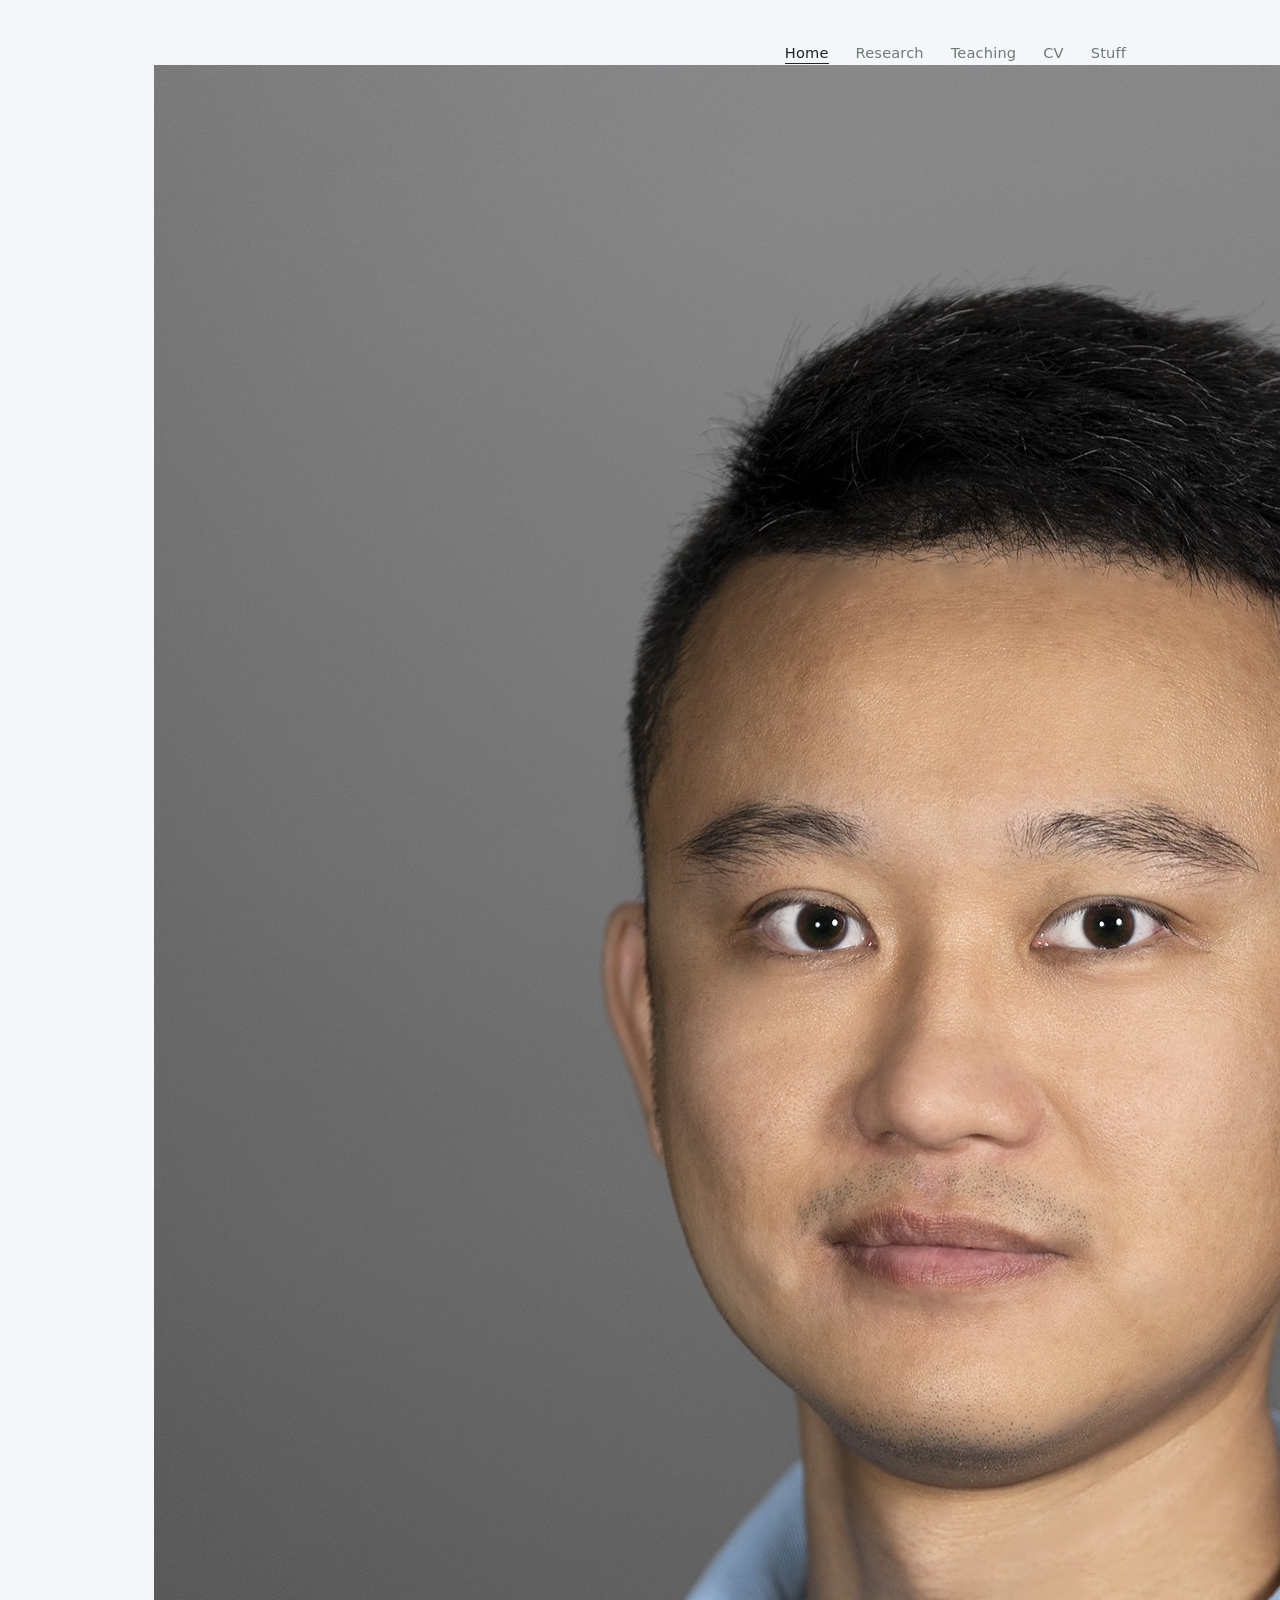
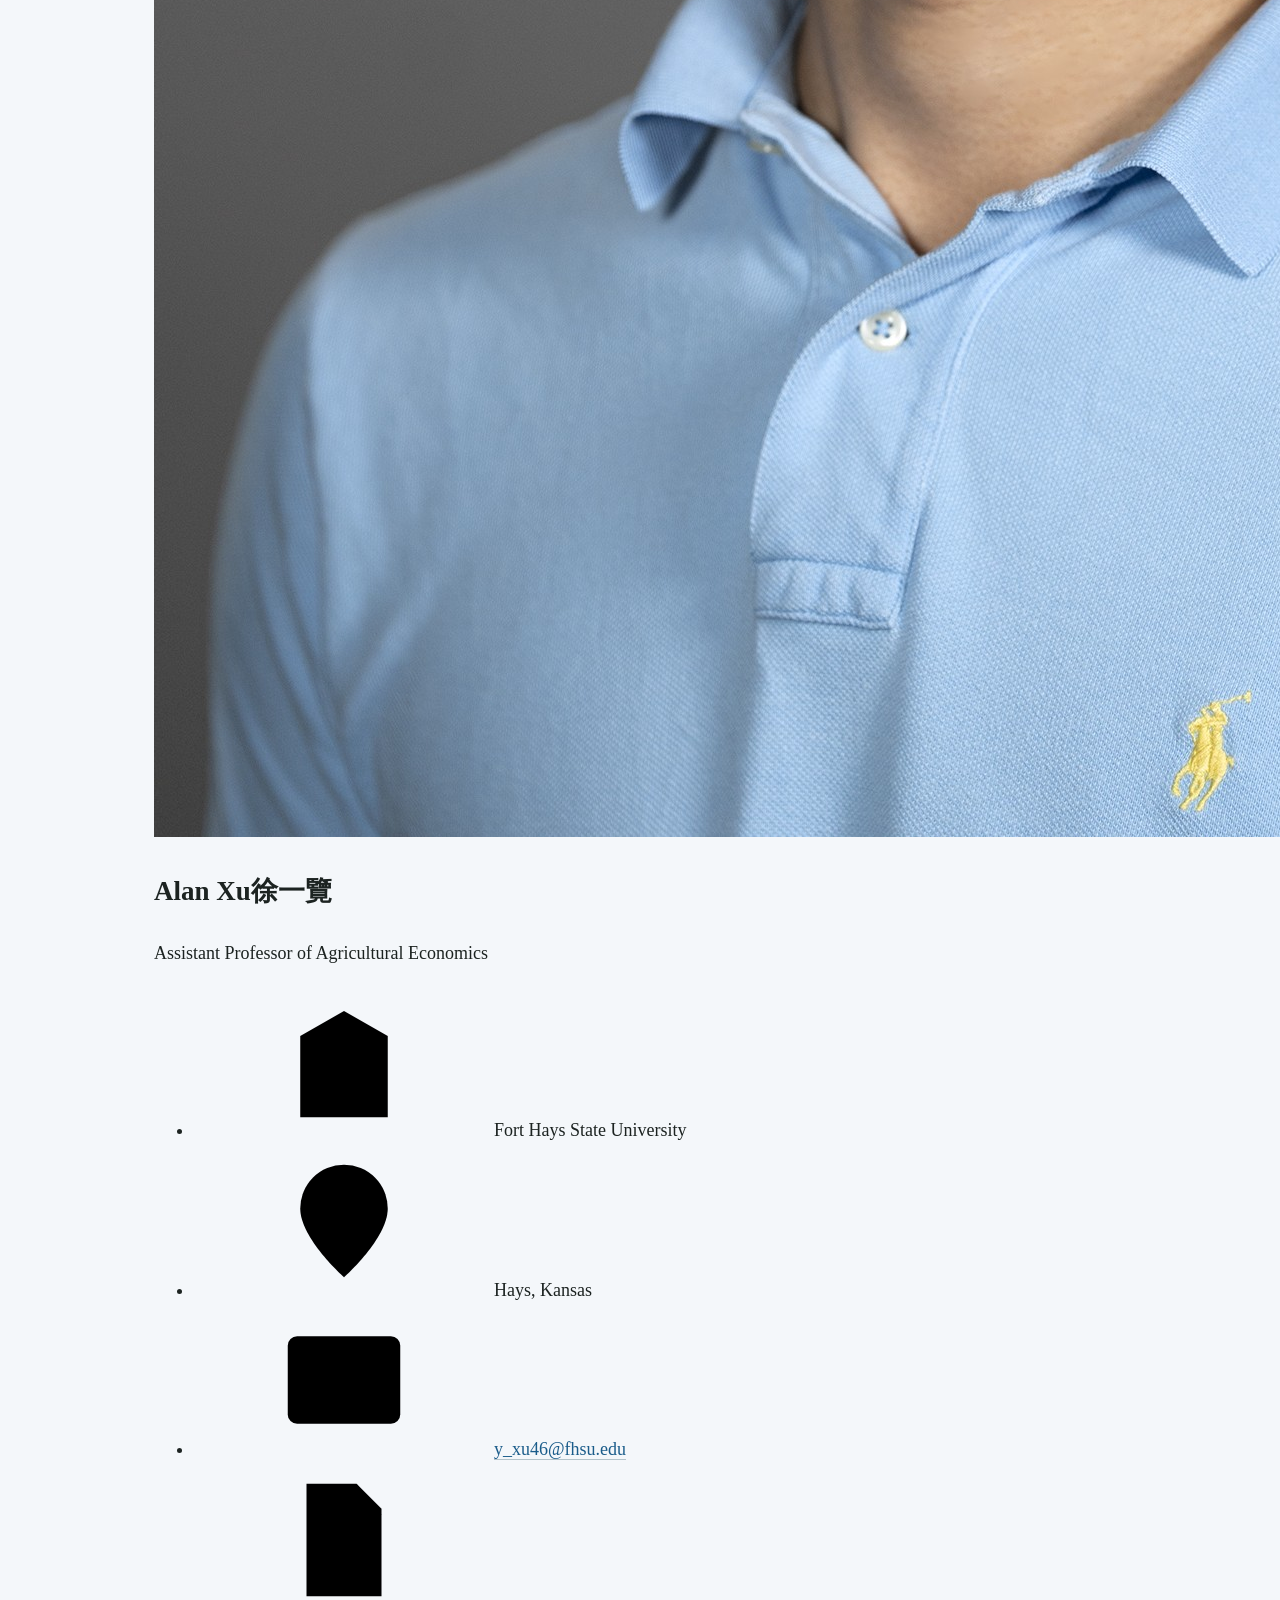
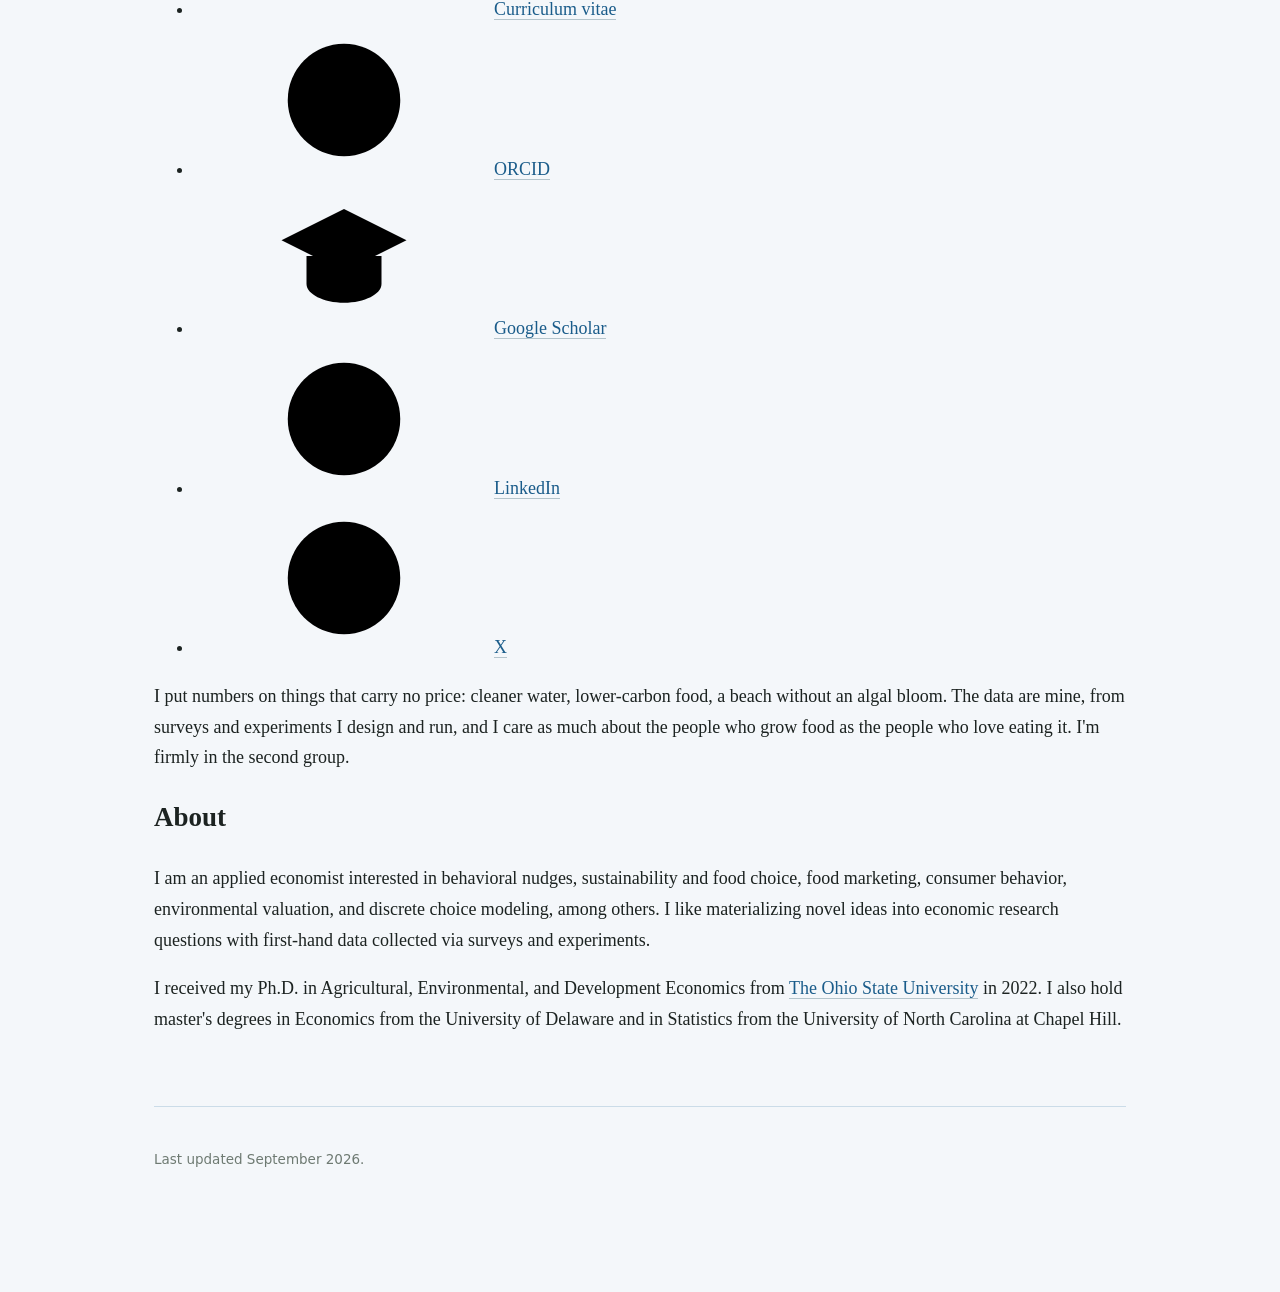
==== index.html @ b01d5f0f "Update index.html" ====
<!DOCTYPE html>
<html lang="en">
<head>
<meta charset="utf-8">
<meta name="viewport" content="width=device-width, initial-scale=1">
<title>Alan Xu 徐一覽</title>
<meta name="description" content="Alan Xu is an applied economist at Fort Hays State University working on behavioral nudges, sustainability and food choice, consumer behavior, and environmental valuation.">
<link rel="icon" href="favicon.svg" type="image/svg+xml">
<link rel="stylesheet" href="style.css">
<!-- Google tag (gtag.js) -->
<script async src="https://www.googletagmanager.com/gtag/js?id=G-Y4VLVHRZ72"></script>
<script>
  window.dataLayer = window.dataLayer || [];
  function gtag(){dataLayer.push(arguments);}
  gtag('js', new Date());

  gtag('config', 'G-Y4VLVHRZ72');
</script>
</head>
<body>
<a class="skip" href="#main">Skip to content</a>

<div class="page">

  <header class="masthead">
    <span></span>
    <nav aria-label="Sections">
      <ul class="nav">
        <li><a href="index.html" aria-current="page">Home</a></li>
        <li><a href="research.html">Research</a></li>
        <li><a href="teaching.html">Teaching</a></li>
        <li><a href="cv.html">CV</a></li>
        <li><a href="stuff.html">Stuff</a></li>
      </ul>
    </nav>
  </header>

    <main id="main">

    <svg width="0" height="0" style="position:absolute" aria-hidden="true">
      <symbol id="i-uni" viewBox="0 0 24 24"><path d="M3 21h18M5 21V8l7-4 7 4v13M10 21v-6h4v6"/></symbol>
      <symbol id="i-pin" viewBox="0 0 24 24"><path d="M12 21s7-6.2 7-11a7 7 0 1 0-14 0c0 4.8 7 11 7 11z"/><circle cx="12" cy="10" r="2.5"/></symbol>
      <symbol id="i-mail" viewBox="0 0 24 24"><rect x="3" y="5" width="18" height="14" rx="1.5"/><path d="m3.5 6.5 8.5 6 8.5-6"/></symbol>
      <symbol id="i-doc" viewBox="0 0 24 24"><path d="M6 3h8l4 4v14H6z"/><path d="M14 3v5h4"/></symbol>
      <symbol id="i-cap" viewBox="0 0 24 24"><path d="m12 4 10 5-10 5L2 9z"/><path d="M6 11.5V16c0 1.6 2.7 3 6 3s6-1.4 6-3v-4.5"/></symbol>
      <symbol id="i-globe" viewBox="0 0 24 24"><circle cx="12" cy="12" r="9"/><path d="M3 12h18M12 3a14 14 0 0 1 0 18 14 14 0 0 1 0-18"/></symbol>
    </svg>

    <div class="profile-layout">

      <aside class="profile-card">
        <img class="profile-photo" src="images/portrait.jpg" alt="Alan Xu">
        <h1 class="profile-name">Alan Xu<span class="han" lang="zh-Hans">徐一覽</span></h1>
        <p class="profile-role">Assistant Professor of Agricultural Economics</p>

        <ul class="profile-links">
          <li><svg><use href="#i-uni"/></svg><span>Fort Hays State University</span></li>
          <li><svg><use href="#i-pin"/></svg><span>Hays, Kansas</span></li>
          <li><svg><use href="#i-mail"/></svg><a href="mailto:y_xu46@fhsu.edu">y_xu46@fhsu.edu</a></li>
          <li><svg><use href="#i-doc"/></svg><a href="cv.html">Curriculum vitae</a></li>
          <li><svg><use href="#i-globe"/></svg><a href="https://orcid.org/0000-0002-5216-3333">ORCID</a></li>
          <li><svg><use href="#i-cap"/></svg><a href="https://scholar.google.com/citations?user=-y_ta_cAAAAJ&amp;hl=en">Google Scholar</a></li>
          <li><svg><use href="#i-globe"/></svg><a href="https://www.linkedin.com/in/alanyilan/">LinkedIn</a></li>
          <li><svg><use href="#i-globe"/></svg><a href="https://x.com/alanyilan">X</a></li>
        </ul>
      </aside>

      <div class="profile-main">
        <p class="lede">I put numbers on things that carry no price: cleaner water, lower-carbon
        food, a beach without an algal bloom. The data are mine, from surveys and experiments I
        design and run, and I care as much about the people who grow food as the people who love
        eating it. I'm firmly in the second group.</p>

        <h2>About</h2>
        <p>I am an applied economist interested in behavioral nudges, sustainability and food
        choice, food marketing, consumer behavior, environmental valuation, and discrete choice
        modeling, among others. I like materializing novel ideas into economic research questions
        with first-hand data collected via surveys and experiments.</p>

        <p>I received my Ph.D. in Agricultural, Environmental, and Development Economics from
        <a href="https://aede.osu.edu/home">The Ohio State University</a> in 2022. I also hold
        master's degrees in Economics from the University of Delaware and in Statistics from the
        University of North Carolina at Chapel Hill.</p>
      </div>

    </div>

  </main>
  <footer class="foot">
    <p>Last updated September 2026.</p>
  </footer>

</div>
</body>
</html>
---- style.css ----
/* ============================================================
   Alan Xu — personal site
   ============================================================ */

:root {
  --paper:      #F4F7FA;
  --ink:        #1C2321;
  --water:      #1A5C8A;   /* darkened Carolina blue — for links and small text */
  --carolina:   #4B9CD3;   /* true Carolina blue — large text and accents only */
  --muted:      #6E7A72;
  --rule:       #CBDCE8;   /* faint Carolina tint for hairlines */

  --serif: "Iowan Old Style", "Charter", "Palatino Linotype", Palatino,
           Georgia, "Songti SC", "SimSun", serif;
  --han:   "PingFang SC", "Hiragino Sans GB", "Microsoft YaHei",
           "Source Han Sans SC", "Noto Sans CJK SC", sans-serif;
  --sans:  system-ui, -apple-system, "Segoe UI", Roboto,
           "Helvetica Neue", Arial, sans-serif;

  --measure: 62ch;
}

*, *::before, *::after { box-sizing: border-box; }

html { font-size: 18px; -webkit-text-size-adjust: 100%; }

body {
  margin: 0;
  padding: 0 1.5rem 6rem;
  background: var(--paper);
  color: var(--ink);
  font-family: var(--serif);
  font-size: 1rem;
  line-height: 1.7;
  -webkit-font-smoothing: antialiased;
}

.page { max-width: 54rem; margin: 0 auto; }

/* ---------- links ---------- */

a {
  color: var(--water);
  text-decoration: none;
  border-bottom: 1px solid rgba(31, 78, 95, 0.3);
}
a:hover { border-bottom-color: var(--water); }
a:focus-visible {
  outline: 2px solid var(--water);
  outline-offset: 3px;
  border-radius: 1px;
}

.skip {
  position: absolute;
  left: -9999px;
}
.skip:focus {
  left: 1.5rem;
  top: 1rem;
  background: var(--ink);
  color: var(--paper);
  padding: 0.5rem 0.9rem;
  border: 0;
  z-index: 10;
}

/* ---------- header + nav ---------- */

.masthead {
  display: flex;
  flex-wrap: wrap;
  align-items: baseline;
  justify-content: space-between;
  gap: 0.75rem 2rem;
  padding: 2.25rem 0 0;
}

.wordmark {
  font-size: 1.0625rem;
  color: var(--ink);
  border-bottom: 0;
  white-space: nowrap;
}
.wordmark .han { font-family: var(--han); margin-left: 0.4em; color: var(--water); }
.wordmark:hover { color: var(--water); }

.nav {
  display: flex;
  flex-wrap: wrap;
  gap: 0 1.5rem;
  margin: 0;
  padding: 0;
  list-style: none;
  font-family: var(--sans);
  font-size: 0.8125rem;
  letter-spacing: 0.01em;
}
.nav a {
  color: var(--muted);
  border-bottom: 0;
  padding-bottom: 2px;
}
.nav a:hover { color: var(--ink); }
.nav a[aria-current="page"] {
  color: var(--ink);
  border-bottom: 1px solid var(--ink);
}

/* ---------- the name lockup (home page only) ---------- */

.lockup { padding: 4.5rem 0 3rem; }

.lockup h1 {
  margin: 0;
  font-weight: 400;
  font-size: clamp(2.75rem, 9vw, 4.25rem);
  line-height: 1.02;
  letter-spacing: -0.02em;
}
.lockup .han {
  display: block;
  font-family: var(--han);
  font-size: clamp(1.6rem, 5vw, 2.375rem);
  line-height: 1.3;
  letter-spacing: 0.14em;
  color: var(--water);
  margin-top: 0.35em;
  font-weight: 400;
}
.lockup .standfirst {
  max-width: 34ch;
  margin: 1.75rem 0 0;
  font-size: 1.1875rem;
  line-height: 1.55;
  color: var(--muted);
}

/* ---------- page title (interior pages) ---------- */

.page-title {
  margin: 3.5rem 0 2.5rem;
  padding-bottom: 1.25rem;
  border-bottom: 1px solid var(--rule);
  font-weight: 400;
  font-size: 2.125rem;
  letter-spacing: -0.015em;
}

/* ---------- the rail layout ---------- */

.band {
  display: grid;
  grid-template-columns: 9rem 1fr;
  gap: 0 2.75rem;
  padding: 2.75rem 0;
  border-top: 1px solid var(--rule);
}
.band:first-of-type { border-top: 0; }

.band > h2 {
  margin: 0;
  font-family: var(--sans);
  font-size: 0.8125rem;
  font-weight: 600;
  line-height: 1.9;
  color: var(--muted);
  letter-spacing: 0.02em;
}

.band-body > *:first-child { margin-top: 0; }
.band-body > *:last-child  { margin-bottom: 0; }
.band-body p { max-width: var(--measure); margin: 0 0 1.1em; }

/* ---------- publications ---------- */

.pubs { margin: 0; padding: 0; list-style: none; }

.pub {
  display: grid;
  grid-template-columns: 3.25rem 1fr;
  gap: 0 1.25rem;
  margin-bottom: 1.9rem;
}
.pub:last-child { margin-bottom: 0; }

.pub .year {
  font-family: var(--sans);
  font-size: 0.8125rem;
  color: var(--muted);
  line-height: 1.9;
  font-variant-numeric: tabular-nums;
}
.pub .title { display: block; line-height: 1.45; }
.pub .meta {
  display: block;
  margin-top: 0.2em;
  font-size: 0.9375rem;
  color: var(--muted);
}
.pub .venue { font-style: italic; }

/* ---------- projects ---------- */

.projects { margin: 0; padding: 0; list-style: none; }

.project { margin-bottom: 1.9rem; max-width: var(--measure); }
.project:last-child { margin-bottom: 0; }
.project h3 {
  margin: 0 0 0.3em;
  font-size: 1.0625rem;
  font-weight: 600;
  line-height: 1.4;
}
.project p { margin: 0 0 0.4em; }
.project .status {
  font-family: var(--sans);
  font-size: 0.8125rem;
  color: var(--muted);
  line-height: 1.55;
  display: block;
}

/* ---------- courses ---------- */

.courses { margin: 0 0 2rem; padding: 0; list-style: none; }
.courses:last-child { margin-bottom: 0; }

.course {
  display: grid;
  grid-template-columns: 7.5rem 1fr;
  gap: 0 1.25rem;
  margin-bottom: 0.85rem;
}
.course .code {
  font-family: var(--sans);
  font-size: 0.8125rem;
  color: var(--muted);
  line-height: 1.9;
}
.course .name { line-height: 1.45; }
.course .where { color: var(--muted); font-size: 0.9375rem; }

.subhead {
  margin: 2.25rem 0 0.9rem;
  font-family: var(--sans);
  font-size: 0.8125rem;
  font-weight: 600;
  color: var(--ink);
}
.subhead:first-child { margin-top: 0; }

/* ---------- student comments ---------- */

.comments { margin: 0; padding: 0; list-style: none; max-width: var(--measure); }
.comments li {
  margin-bottom: 1.4rem;
  padding-left: 1.25rem;
  border-left: 2px solid var(--rule);
  font-size: 0.9375rem;
  line-height: 1.65;
  color: var(--ink);
}
.comments li:last-child { margin-bottom: 0; }

/* ---------- coauthors ---------- */

.people { margin: 0; padding: 0; list-style: none; }
.people li { margin-bottom: 0.55rem; line-height: 1.45; }
.people .affil { color: var(--muted); font-size: 0.9375rem; }

/* ---------- contact / elsewhere lists ---------- */

.stack { margin: 0; padding: 0; list-style: none; }
.stack li { margin-bottom: 0.5rem; line-height: 1.5; }
.stack .note {
  font-family: var(--sans);
  font-size: 0.75rem;
  color: var(--muted);
  margin-left: 0.5em;
}

/* ---------- figures ---------- */

figure { margin: 0 0 2.5rem; max-width: var(--measure); }
figure:last-child { margin-bottom: 0; }
figure img {
  display: block;
  width: 100%;
  height: auto;
  border: 1px solid var(--rule);
}
figcaption {
  margin-top: 0.7rem;
  font-size: 0.9375rem;
  line-height: 1.55;
  color: var(--muted);
}

/* ---------- footer ---------- */

.foot {
  margin-top: 4rem;
  padding-top: 1.5rem;
  border-top: 1px solid var(--rule);
  font-family: var(--sans);
  font-size: 0.75rem;
  color: var(--muted);
}
.foot a { color: var(--muted); border-bottom-color: var(--rule); }
.foot a:hover { color: var(--ink); }

/* ---------- narrow screens ---------- */

@media (max-width: 46rem) {
  html { font-size: 17px; }
  body { padding-left: 1.25rem; padding-right: 1.25rem; }

  .band {
    grid-template-columns: 1fr;
    gap: 0;
    padding: 2.25rem 0;
  }
  .band > h2 { margin-bottom: 1rem; }

  .lockup { padding: 3rem 0 2.25rem; }
  .course { grid-template-columns: 1fr; gap: 0; }
  .course .code { line-height: 1.5; }
}

/* ---------- accessibility + print ---------- */

@media (prefers-reduced-motion: reduce) {
  * { animation: none !important; transition: none !important; }
}

@media print {
  body { background: #fff; padding: 0; font-size: 11pt; }
  .nav, .skip, .foot { display: none; }
  a { color: inherit; border-bottom: 0; }
  .band { break-inside: avoid; border-top: 1px solid #ccc; }
}

/* ---------- Carolina blue accents ---------- */

.lockup .han        { color: var(--carolina); }
.slide-dot.is-active { background: var(--carolina); border-color: var(--carolina); }
.page-title         { border-bottom-color: var(--carolina); }
/* ---------- portrait ---------- */

.lockup {
  display: grid;
  grid-template-columns: 1fr auto;
  gap: 0 3rem;
  align-items: end;
}

.portrait {
  display: block;
  width: 14rem;
  aspect-ratio: 4 / 5;
  object-fit: cover;
  border: 1px solid var(--rule);
}

@media (max-width: 46rem) {
  .lockup { grid-template-columns: 1fr; gap: 2rem 0; }
  .portrait { width: 14rem; }
}

/* ---------- embedded CV ---------- */

.pdf-frame {
  display: block;
  width: 100%;
  height: 85vh;
  min-height: 36rem;
  margin-top: 1.25rem;
  border: 1px solid var(--rule);
  background: #fff;
}

@media (max-width: 46rem) {
  .pdf-frame { display: none; }
}

/* ---------- slideshow ---------- */

.slideshow { max-width: var(--measure); }

.slides {
  position: relative;
  aspect-ratio: 3 / 2;
  overflow: hidden;
  border: 1px solid var(--rule);
  background: var(--rule);
}

.slide {
  position: absolute;
  inset: 0;
  width: 100%;
  height: 100%;
  object-fit: cover;
  opacity: 0;
  transition: opacity 700ms ease;
}
.slide.is-active { opacity: 1; }

.slide-dots { display: flex; gap: 0.5rem; margin-top: 0.75rem; }

.slide-dot {
  width: 0.5rem;
  height: 0.5rem;
  padding: 0;
  border: 1px solid var(--muted);
  border-radius: 50%;
  background: transparent;
  cursor: pointer;
}
.slide-dot.is-active { background: var(--water); border-color: var(--water); }
.slide-dot:focus-visible { outline: 2px solid var(--water); outline-offset: 3px; }
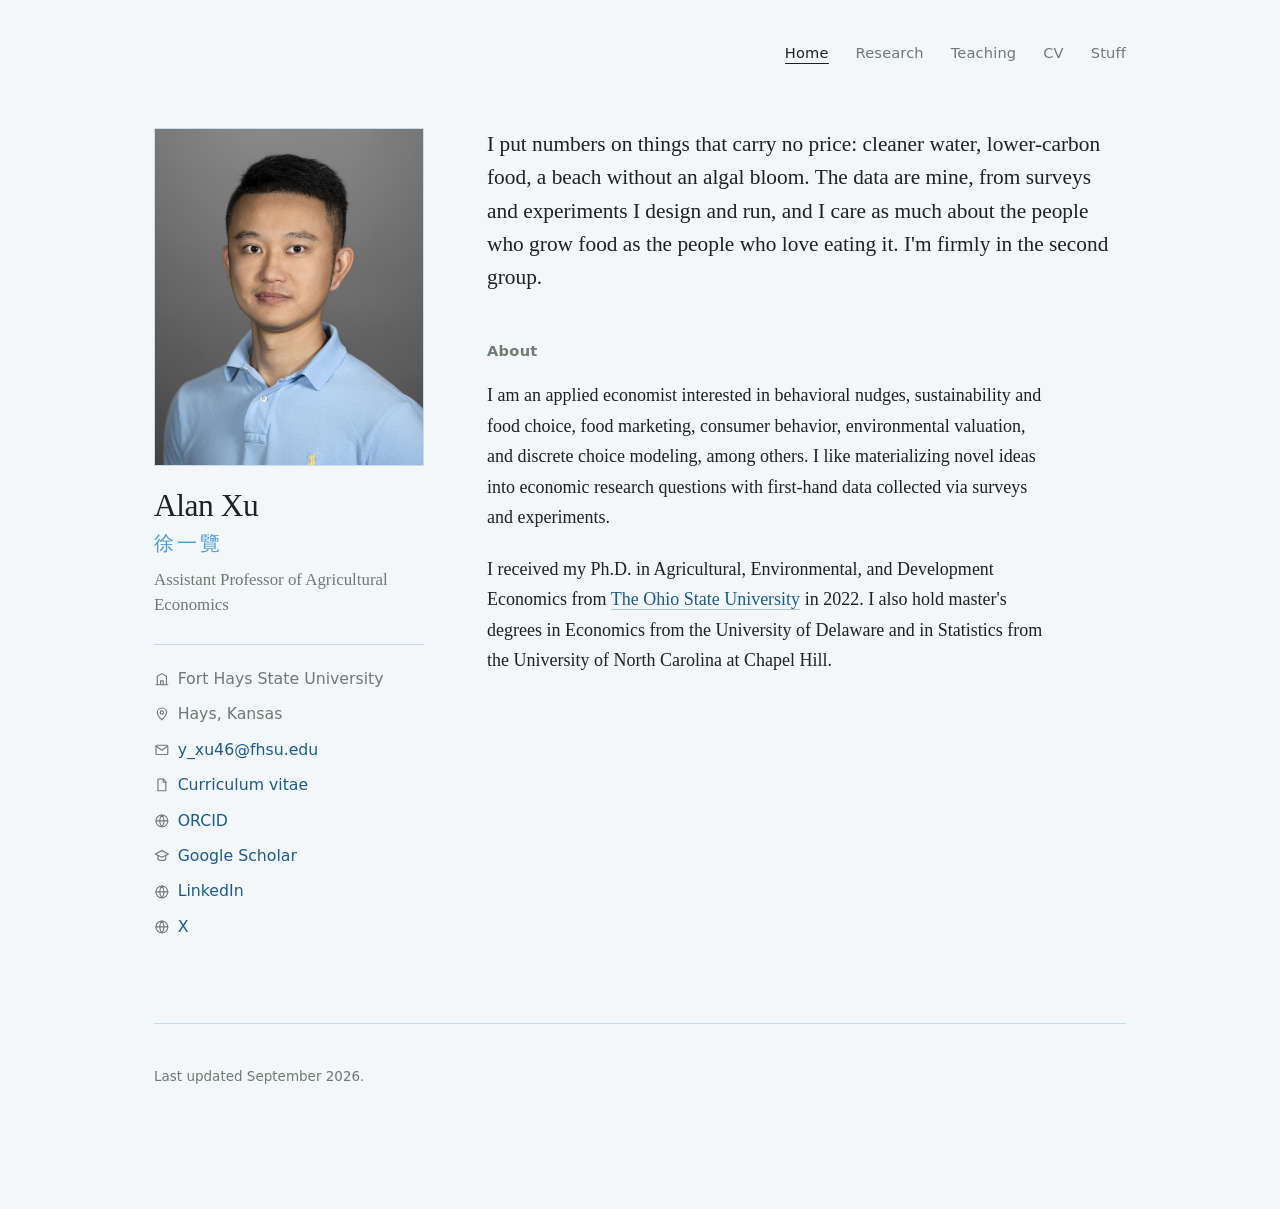
==== commit a0c5f5f4: "Update index.html" ====
--- a/index.html
+++ b/index.html
@@ -44,6 +44,9 @@
       <symbol id="i-doc" viewBox="0 0 24 24"><path d="M6 3h8l4 4v14H6z"/><path d="M14 3v5h4"/></symbol>
       <symbol id="i-cap" viewBox="0 0 24 24"><path d="m12 4 10 5-10 5L2 9z"/><path d="M6 11.5V16c0 1.6 2.7 3 6 3s6-1.4 6-3v-4.5"/></symbol>
       <symbol id="i-globe" viewBox="0 0 24 24"><circle cx="12" cy="12" r="9"/><path d="M3 12h18M12 3a14 14 0 0 1 0 18 14 14 0 0 1 0-18"/></symbol>
+      <symbol id="i-x" viewBox="0 0 640 640"><path d="M453.2 112L523.8 112L369.6 288.2L551 528L409 528L297.7 382.6L170.5 528L99.8 528L264.7 339.5L90.8 112L236.4 112L336.9 244.9L453.2 112zM428.4 485.8L467.5 485.8L215.1 152L173.1 152L428.4 485.8z"/></symbol>
+      <symbol id="i-linkedin" viewBox="0 0 640 640"><path d="M196.3 512L103.4 512L103.4 212.9L196.3 212.9L196.3 512zM149.8 172.1C120.1 172.1 96 147.5 96 117.8C96 103.5 101.7 89.9 111.8 79.8C121.9 69.7 135.6 64 149.8 64C164 64 177.7 69.7 187.8 79.8C197.9 89.9 203.6 103.6 203.6 117.8C203.6 147.5 179.5 172.1 149.8 172.1zM543.9 512L451.2 512L451.2 366.4C451.2 331.7 450.5 287.2 402.9 287.2C354.6 287.2 347.2 324.9 347.2 363.9L347.2 512L254.4 512L254.4 212.9L343.5 212.9L343.5 253.7L344.8 253.7C357.2 230.2 387.5 205.4 432.7 205.4C526.7 205.4 544 267.3 544 347.7L544 512L543.9 512z"/></symbol>
+      <symbol id="i-orcid" viewBox="0 0 640 640"><path d="M358.7 252.2L312.8 252.2L312.8 406L360.3 406C427.9 406 443.4 354.7 443.4 329.1C443.4 287.5 416.9 252.2 358.7 252.2zM320 72C183 72 72 183 72 320C72 457 183 568 320 568C457 568 568 457 568 320C568 183 457 72 320 72zM239.2 432.8L209.4 432.8L209.4 225.3L239.2 225.3L239.2 432.8zM224.3 162.5C235.1 162.5 243.9 171.3 243.9 182.1C243.9 192.9 235.1 201.7 224.3 201.7C213.5 201.7 204.7 192.9 204.7 182.1C204.7 171.3 213.5 162.5 224.3 162.5zM364 433L283 433L283 225.3L363.6 225.3C440.3 225.3 474 280.1 474 329.2C474 382.5 432.3 433.1 364 433.1z"/></symbol>
     </svg>
 
     <div class="profile-layout">
--- a/style.css
+++ b/style.css
@@ -107,35 +107,6 @@
   border-bottom: 1px solid var(--ink);
 }
 
-/* ---------- the name lockup (home page only) ---------- */
-
-.lockup { padding: 4.5rem 0 3rem; }
-
-.lockup h1 {
-  margin: 0;
-  font-weight: 400;
-  font-size: clamp(2.75rem, 9vw, 4.25rem);
-  line-height: 1.02;
-  letter-spacing: -0.02em;
-}
-.lockup .han {
-  display: block;
-  font-family: var(--han);
-  font-size: clamp(1.6rem, 5vw, 2.375rem);
-  line-height: 1.3;
-  letter-spacing: 0.14em;
-  color: var(--water);
-  margin-top: 0.35em;
-  font-weight: 400;
-}
-.lockup .standfirst {
-  max-width: 34ch;
-  margin: 1.75rem 0 0;
-  font-size: 1.1875rem;
-  line-height: 1.55;
-  color: var(--muted);
-}
-
 /* ---------- page title (interior pages) ---------- */
 
 .page-title {
@@ -346,27 +317,7 @@
 .lockup .han        { color: var(--carolina); }
 .slide-dot.is-active { background: var(--carolina); border-color: var(--carolina); }
 .page-title         { border-bottom-color: var(--carolina); }
-/* ---------- portrait ---------- */
-
-.lockup {
-  display: grid;
-  grid-template-columns: 1fr auto;
-  gap: 0 3rem;
-  align-items: end;
-}
-
-.portrait {
-  display: block;
-  width: 14rem;
-  aspect-ratio: 4 / 5;
-  object-fit: cover;
-  border: 1px solid var(--rule);
-}
-
-@media (max-width: 46rem) {
-  .lockup { grid-template-columns: 1fr; gap: 2rem 0; }
-  .portrait { width: 14rem; }
-}
+
 
 /* ---------- embedded CV ---------- */
 
@@ -420,3 +371,101 @@
 }
 .slide-dot.is-active { background: var(--water); border-color: var(--water); }
 .slide-dot:focus-visible { outline: 2px solid var(--water); outline-offset: 3px; }
+
+/* ---------- academicpages-style profile layout ---------- */
+
+.profile-layout {
+  display: grid;
+  grid-template-columns: 15rem 1fr;
+  gap: 0 3.5rem;
+  padding-top: 3.5rem;
+  align-items: start;
+}
+
+.profile-card { position: sticky; top: 2.5rem; }
+
+.profile-photo {
+  display: block;
+  width: 100%;
+  aspect-ratio: 4 / 5;
+  object-fit: cover;
+  border: 1px solid var(--rule);
+  margin-bottom: 1.25rem;
+}
+
+.profile-name {
+  margin: 0;
+  font-weight: 400;
+  font-size: 1.75rem;
+  line-height: 1.15;
+  letter-spacing: -0.015em;
+}
+.profile-name .han {
+  display: block;
+  font-family: var(--han);
+  font-size: 1.125rem;
+  letter-spacing: 0.14em;
+  color: var(--carolina);
+  margin-top: 0.35em;
+}
+
+.profile-role {
+  margin: 0.75rem 0 1.5rem;
+  font-size: 0.9375rem;
+  line-height: 1.45;
+  color: var(--muted);
+}
+
+.profile-links {
+  margin: 0;
+  padding: 1.25rem 0 0;
+  list-style: none;
+  border-top: 1px solid var(--rule);
+  font-family: var(--sans);
+  font-size: 0.875rem;
+}
+.profile-links li {
+  display: grid;
+  grid-template-columns: 1.5em 1fr;
+  align-items: start;
+  margin-bottom: 0.7rem;
+  line-height: 1.45;
+  color: var(--muted);
+}
+.profile-links svg {
+  width: 1em;
+  height: 1em;
+  margin-top: 0.2em;
+  fill: none;
+  stroke: currentColor;
+  stroke-width: 1.75;
+  stroke-linecap: round;
+  stroke-linejoin: round;
+}
+.profile-links a { border-bottom: 0; }
+.profile-links a:hover { border-bottom: 1px solid var(--water); }
+
+.profile-main > *:first-child { margin-top: 0; }
+.profile-main p { max-width: var(--measure); margin: 0 0 1.15em; }
+
+.profile-main .lede {
+  font-size: 1.1875rem;
+  line-height: 1.55;
+  color: var(--ink);
+  margin-bottom: 2rem;
+}
+
+.profile-main h2 {
+  margin: 2.5rem 0 0.9rem;
+  font-family: var(--sans);
+  font-size: 0.8125rem;
+  font-weight: 600;
+  color: var(--muted);
+  letter-spacing: 0.02em;
+}
+
+@media (max-width: 46rem) {
+  .profile-layout { grid-template-columns: 1fr; gap: 2.5rem 0; padding-top: 2.25rem; }
+  .profile-card { position: static; }
+  .profile-photo { width: 9rem; }
+}
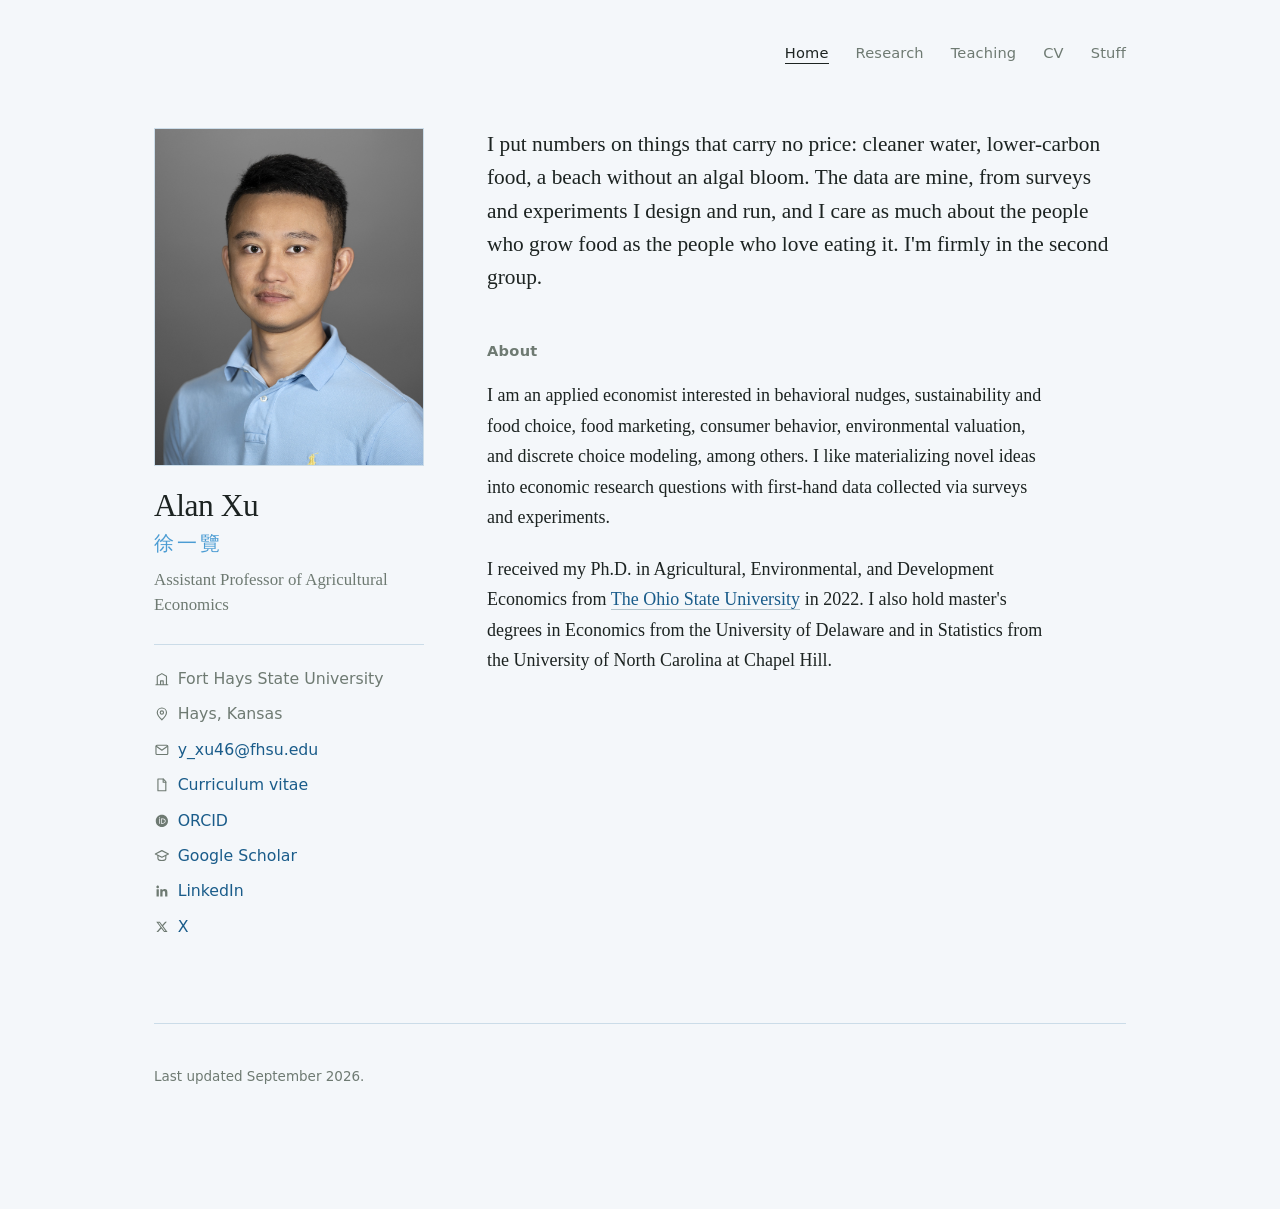
==== commit c381eb97: "Update index.html" ====
--- a/index.html
+++ b/index.html
@@ -61,10 +61,10 @@
           <li><svg><use href="#i-pin"/></svg><span>Hays, Kansas</span></li>
           <li><svg><use href="#i-mail"/></svg><a href="mailto:y_xu46@fhsu.edu">y_xu46@fhsu.edu</a></li>
           <li><svg><use href="#i-doc"/></svg><a href="cv.html">Curriculum vitae</a></li>
-          <li><svg><use href="#i-globe"/></svg><a href="https://orcid.org/0000-0002-5216-3333">ORCID</a></li>
+          <li><svg class="brand"><use href="#i-orcid"/></svg><a href="https://orcid.org/0000-0002-5216-3333">ORCID</a></li>
           <li><svg><use href="#i-cap"/></svg><a href="https://scholar.google.com/citations?user=-y_ta_cAAAAJ&amp;hl=en">Google Scholar</a></li>
-          <li><svg><use href="#i-globe"/></svg><a href="https://www.linkedin.com/in/alanyilan/">LinkedIn</a></li>
-          <li><svg><use href="#i-globe"/></svg><a href="https://x.com/alanyilan">X</a></li>
+          <li><svg class="brand"><use href="#i-linkedin"/></svg><a href="https://www.linkedin.com/in/alanyilan/">LinkedIn</a></li>
+          <li><svg class="brand"><use href="#i-x"/></svg><a href="https://x.com/alanyilan">X</a></li>
         </ul>
       </aside>
 
--- a/style.css
+++ b/style.css
@@ -445,6 +445,11 @@
 .profile-links a { border-bottom: 0; }
 .profile-links a:hover { border-bottom: 1px solid var(--water); }
 
+.profile-links svg.brand {
+  fill: currentColor;
+  stroke: none;
+}
+
 .profile-main > *:first-child { margin-top: 0; }
 .profile-main p { max-width: var(--measure); margin: 0 0 1.15em; }
 
@@ -469,3 +474,4 @@
   .profile-card { position: static; }
   .profile-photo { width: 9rem; }
 }
+
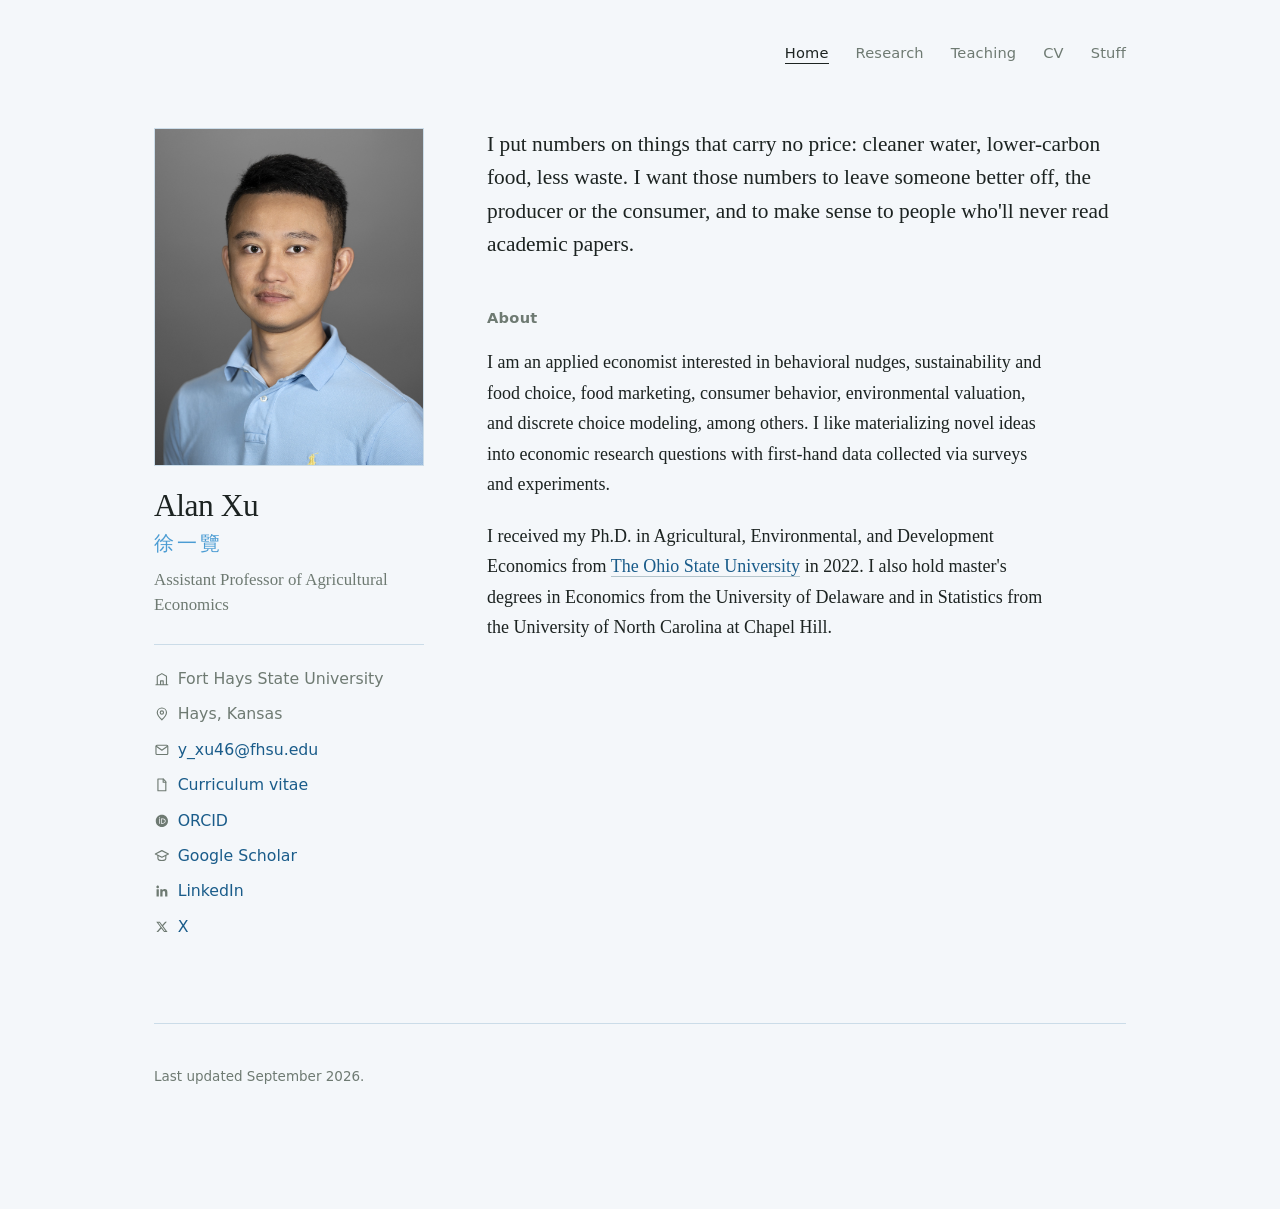
==== commit dd06affc: "Update index.html" ====
--- a/index.html
+++ b/index.html
@@ -69,10 +69,9 @@
       </aside>
 
       <div class="profile-main">
-        <p class="lede">I put numbers on things that carry no price: cleaner water, lower-carbon
-        food, a beach without an algal bloom. The data are mine, from surveys and experiments I
-        design and run, and I care as much about the people who grow food as the people who love
-        eating it. I'm firmly in the second group.</p>
+        <p class="lede">I put numbers on things that carry no price: cleaner water, lower-carbon food, 
+          less waste. I want those numbers to leave someone better off, the producer or the consumer, 
+          and to make sense to people who'll never read academic papers.</p>
 
         <h2>About</h2>
         <p>I am an applied economist interested in behavioral nudges, sustainability and food
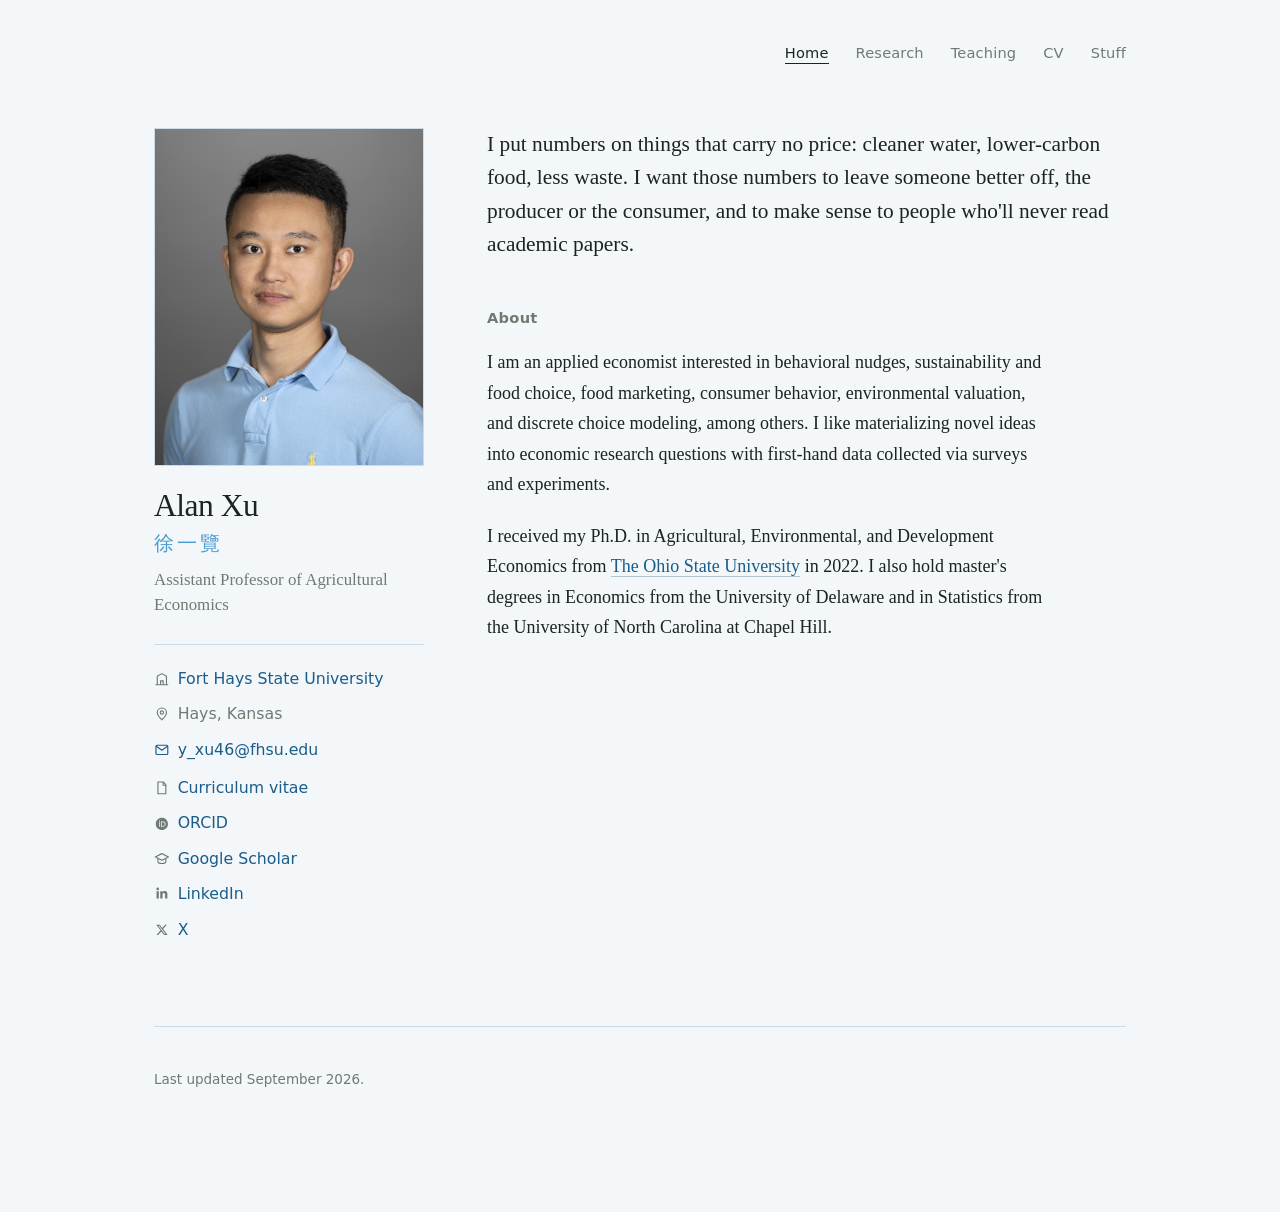
==== commit 1fcb5b0a: "Update index.html" ====
--- a/index.html
+++ b/index.html
@@ -57,7 +57,7 @@
         <p class="profile-role">Assistant Professor of Agricultural Economics</p>
 
         <ul class="profile-links">
-          <li><svg><use href="#i-uni"/></svg><span>Fort Hays State University</span></li>
+          <li><svg><use href="#i-uni"/></svg><a href="https://www.fhsu.edu/agriculture/Faculty-and-Staff/">Fort Hays State University</span></li>
           <li><svg><use href="#i-pin"/></svg><span>Hays, Kansas</span></li>
           <li><svg><use href="#i-mail"/></svg><a href="mailto:y_xu46@fhsu.edu">y_xu46@fhsu.edu</a></li>
           <li><svg><use href="#i-doc"/></svg><a href="cv.html">Curriculum vitae</a></li>
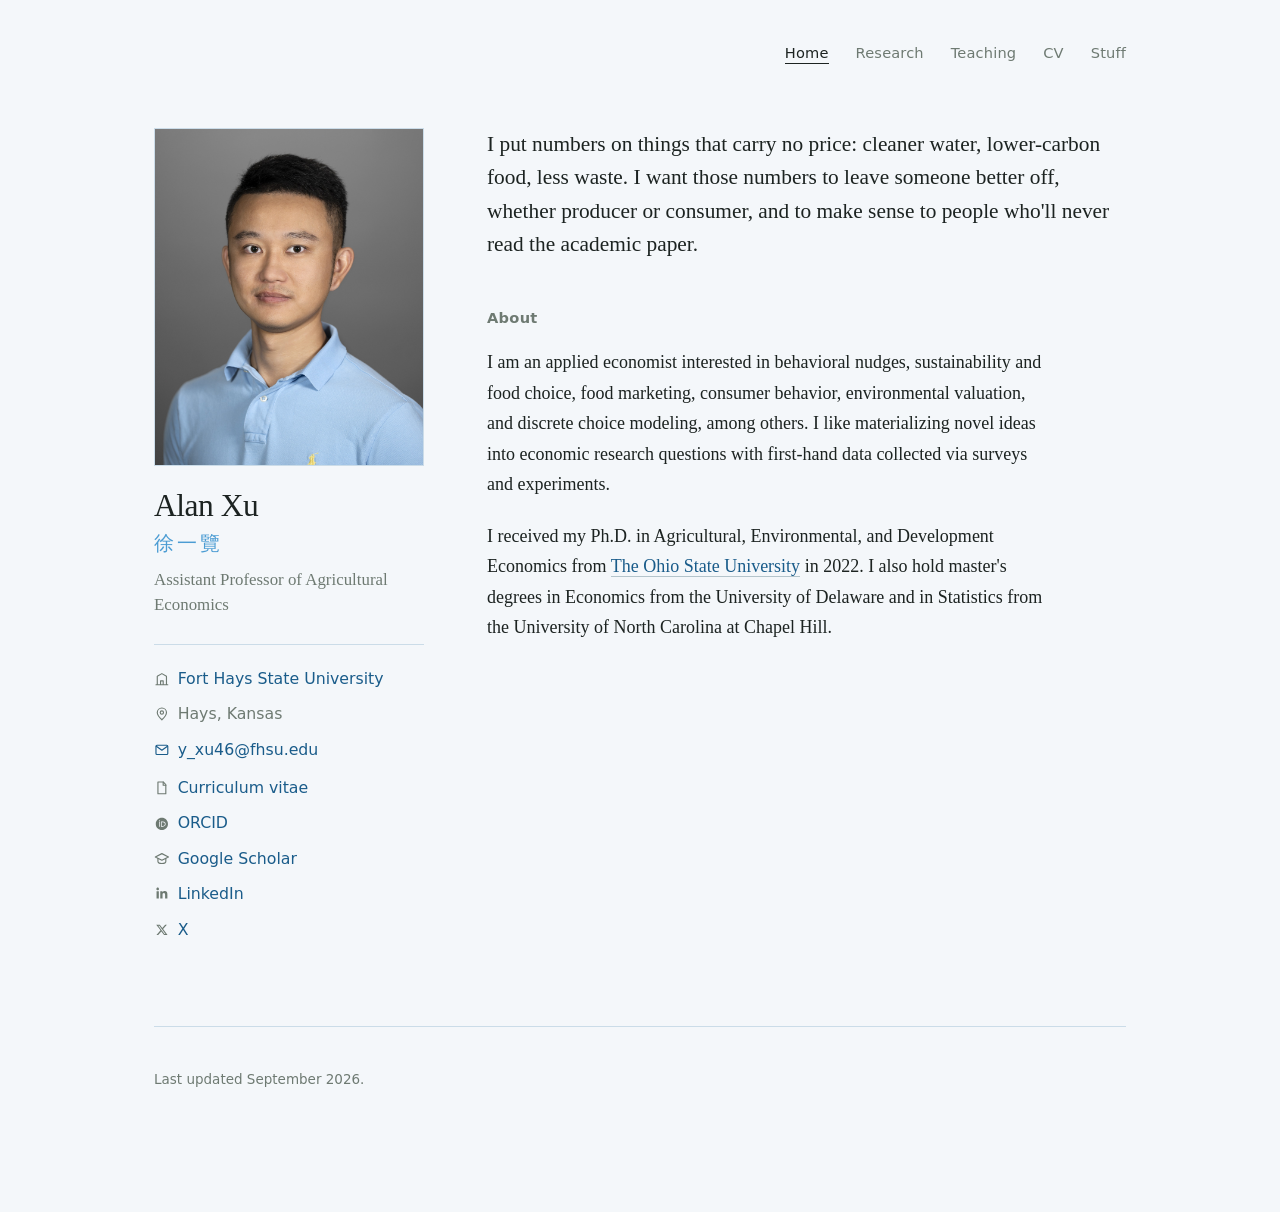
==== commit 398ac8c9: "Update index.html" ====
--- a/index.html
+++ b/index.html
@@ -69,9 +69,9 @@
       </aside>
 
       <div class="profile-main">
-        <p class="lede">I put numbers on things that carry no price: cleaner water, lower-carbon food, 
-          less waste. I want those numbers to leave someone better off, the producer or the consumer, 
-          and to make sense to people who'll never read academic papers.</p>
+        <p class="lede">I put numbers on things that carry no price: cleaner water, lower-carbon
+          food, less waste. I want those numbers to leave someone better off, whether producer or
+          consumer, and to make sense to people who'll never read the academic paper.</p>
 
         <h2>About</h2>
         <p>I am an applied economist interested in behavioral nudges, sustainability and food
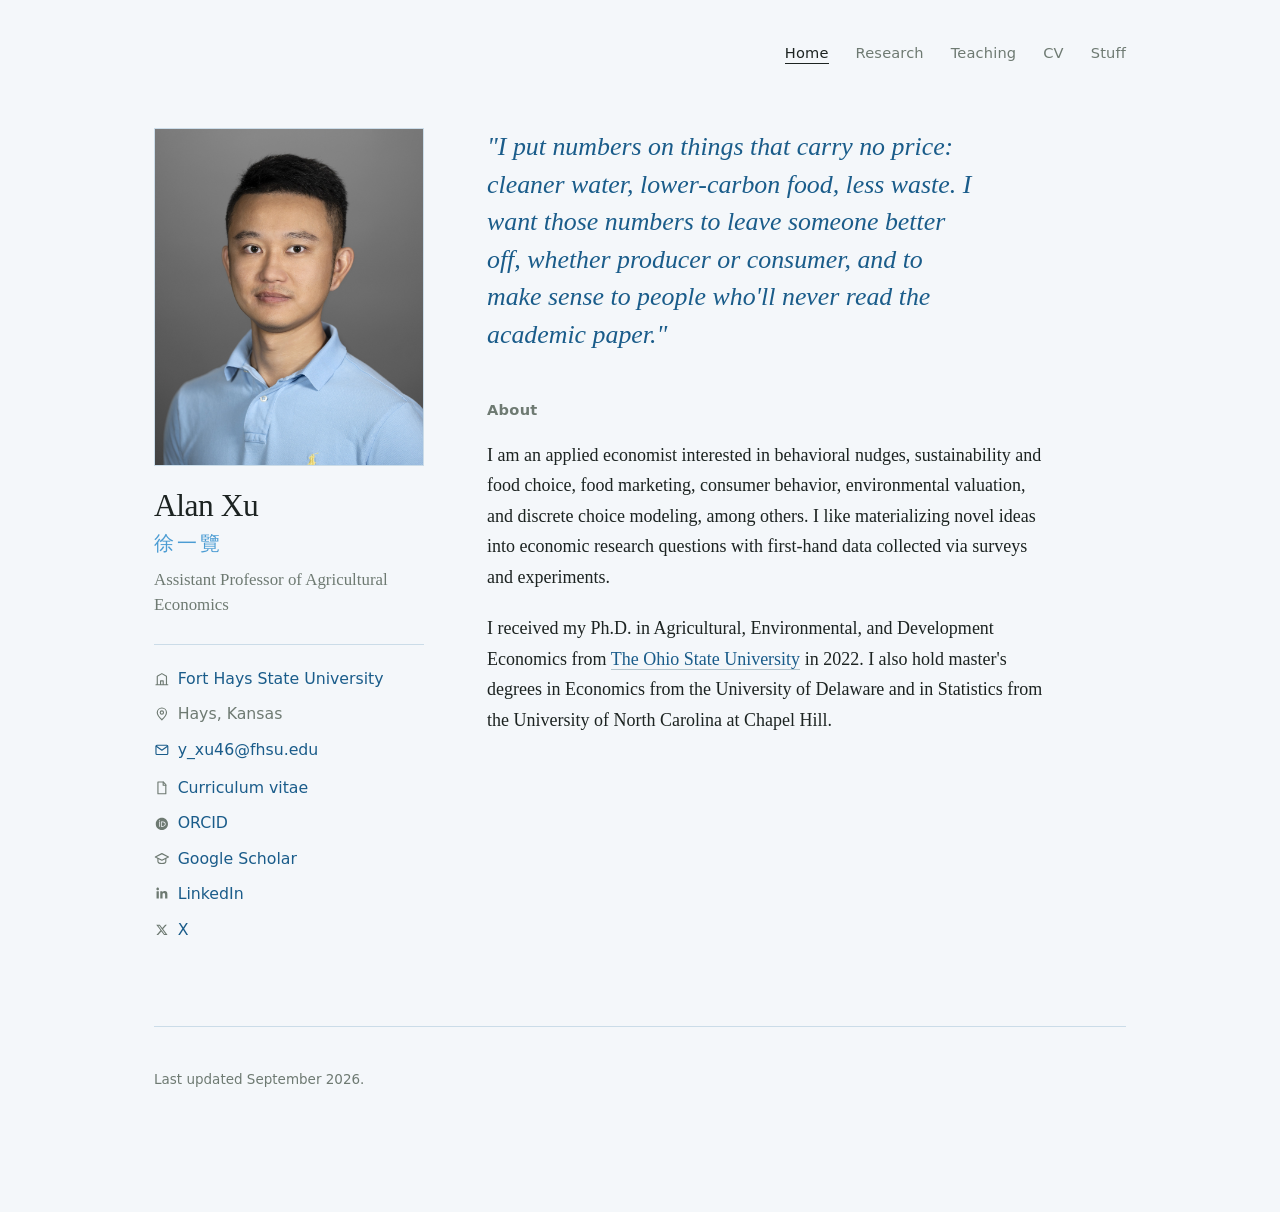
==== commit e05b3881: "Update index.html" ====
--- a/index.html
+++ b/index.html
@@ -69,9 +69,9 @@
       </aside>
 
       <div class="profile-main">
-        <p class="lede">I put numbers on things that carry no price: cleaner water, lower-carbon
+        <p class="lede">"I put numbers on things that carry no price: cleaner water, lower-carbon
           food, less waste. I want those numbers to leave someone better off, whether producer or
-          consumer, and to make sense to people who'll never read the academic paper.</p>
+          consumer, and to make sense to people who'll never read the academic paper."</p>
 
         <h2>About</h2>
         <p>I am an applied economist interested in behavioral nudges, sustainability and food
--- a/style.css
+++ b/style.css
@@ -454,9 +454,11 @@
 .profile-main p { max-width: var(--measure); margin: 0 0 1.15em; }
 
 .profile-main .lede {
-  font-size: 1.1875rem;
-  line-height: 1.55;
-  color: var(--ink);
+  font-size: 1.4375rem;
+  line-height: 1.45;
+  font-style: italic;
+  color: var(--water);
+  max-width: 38ch;
   margin-bottom: 2rem;
 }
 
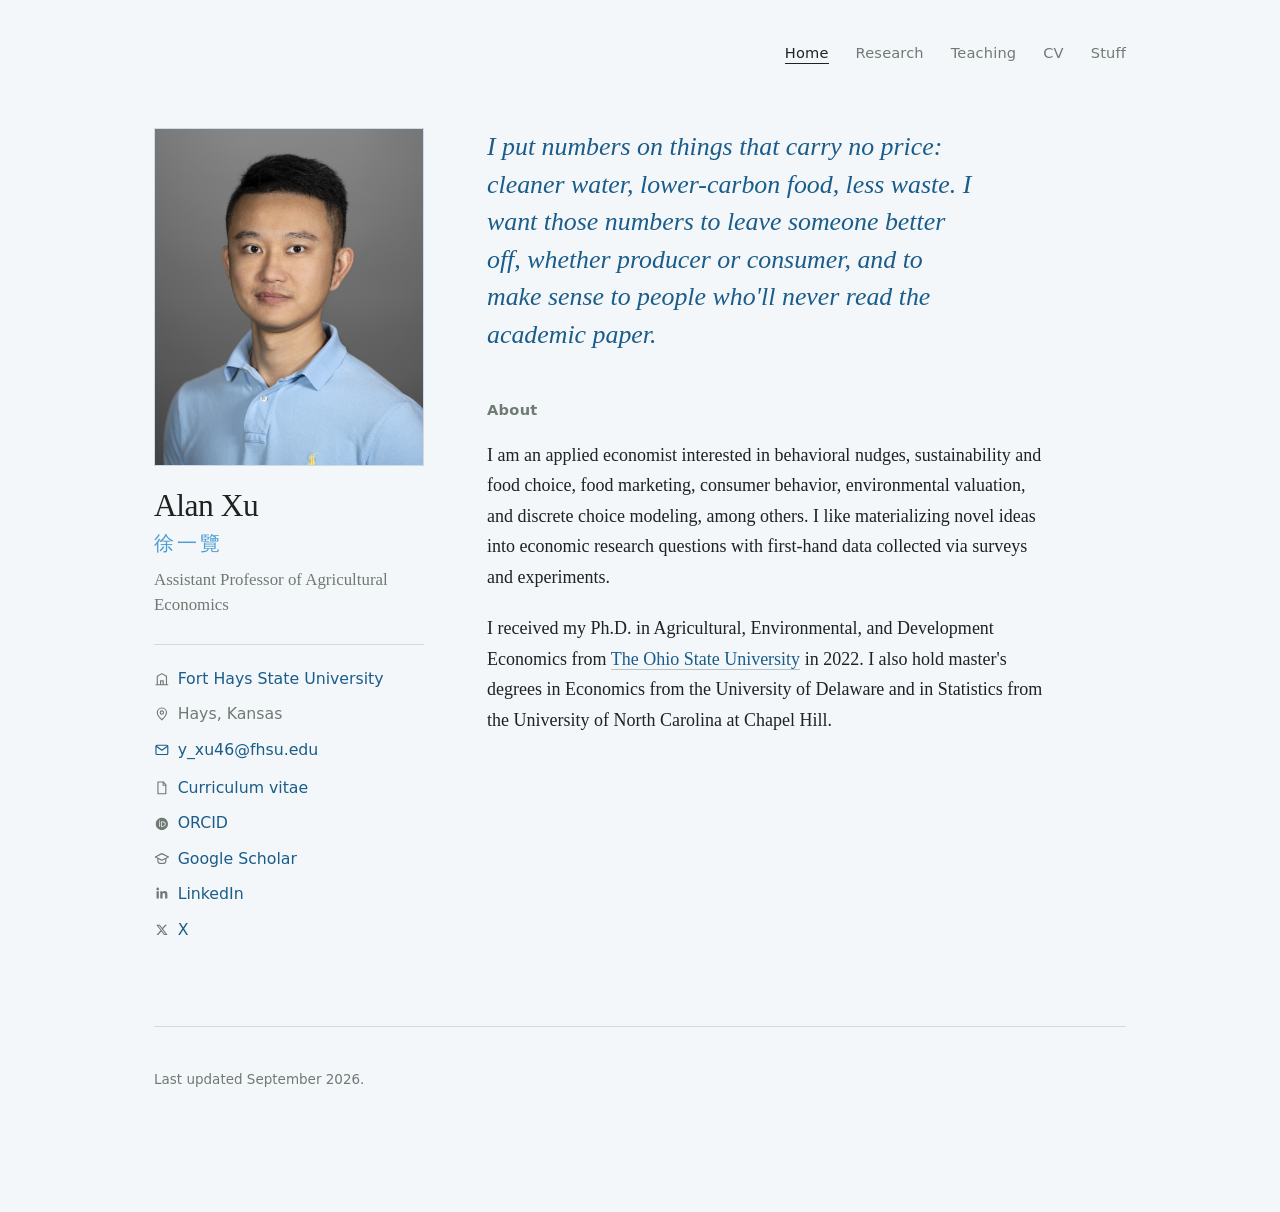
==== commit 8c14f4aa: "Update index.html" ====
--- a/index.html
+++ b/index.html
@@ -69,9 +69,9 @@
       </aside>
 
       <div class="profile-main">
-        <p class="lede">"I put numbers on things that carry no price: cleaner water, lower-carbon
+        <p class="lede">I put numbers on things that carry no price: cleaner water, lower-carbon
           food, less waste. I want those numbers to leave someone better off, whether producer or
-          consumer, and to make sense to people who'll never read the academic paper."</p>
+          consumer, and to make sense to people who'll never read the academic paper.</p>
 
         <h2>About</h2>
         <p>I am an applied economist interested in behavioral nudges, sustainability and food
